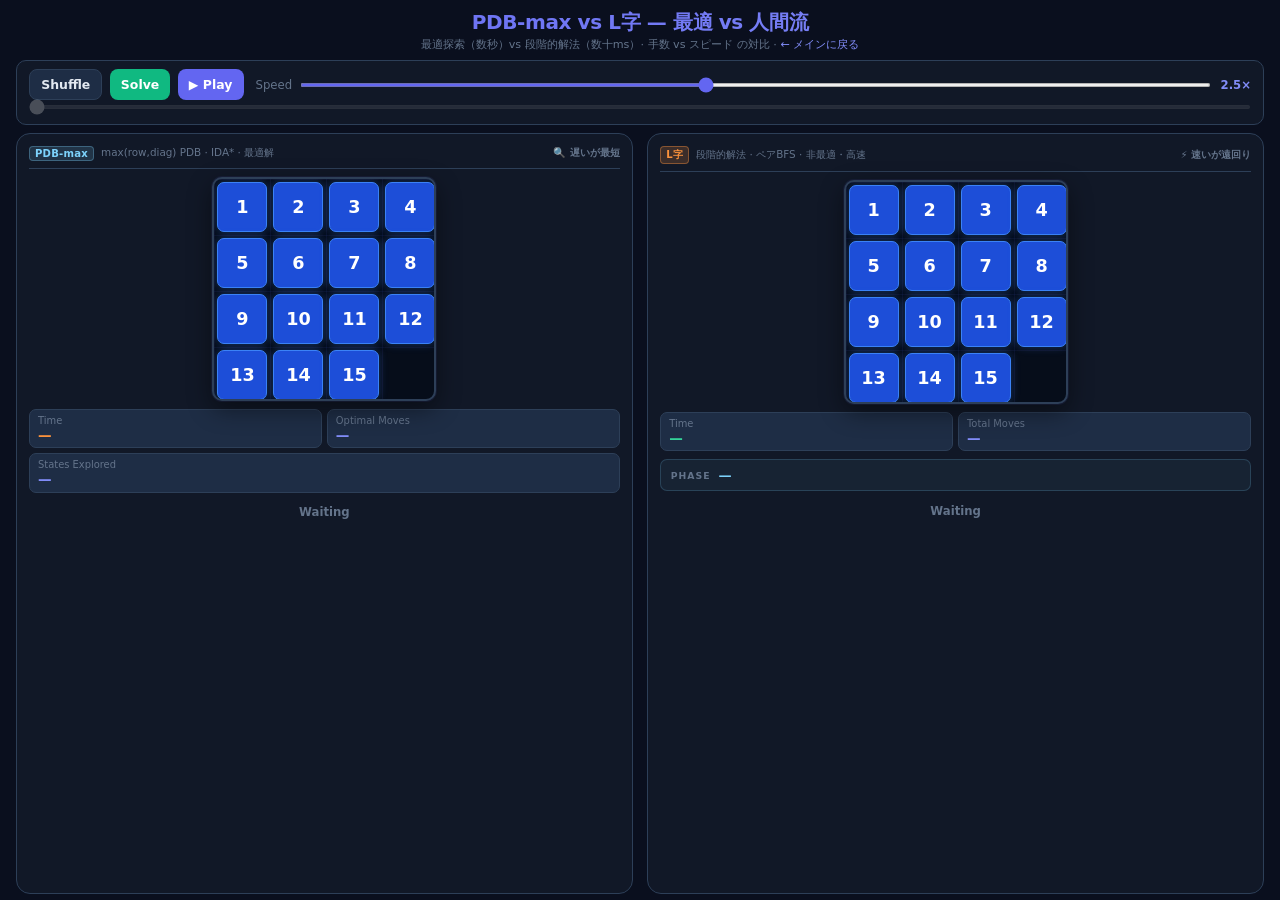
==== duel.html @ 6174558e "feat: add duel.html — PDB-max vs L字 side-by-side Solution Replay - duel.html: two-panel layout, shar" ====
<!DOCTYPE html>
<html lang="ja">
<head>
  <meta charset="UTF-8">
  <meta name="viewport" content="width=device-width, initial-scale=1.0">
  <title>PDB-max vs L字 — 最適 vs 人間流</title>
  <link rel="stylesheet" href="style.css">
  <link rel="stylesheet" href="duel.css">
</head>
<body>

<header>
  <h1>PDB-max vs L字 — 最適 vs 人間流</h1>
  <p class="subtitle">
    最適探索（数秒）vs 段階的解法（数十ms）&middot; 手数 vs スピード の対比
    &middot; <a href="index.html">← メインに戻る</a>
  </p>
</header>

<!-- ── Control bar ────────────────────────────────────────────────────────── -->
<div class="duel-bar">
  <div class="duel-bar-row">
    <div class="btn-row">
      <button id="btn-shuffle" class="btn secondary-btn">Shuffle</button>
      <button id="btn-solve"   class="btn accent-btn">Solve</button>
      <button id="btn-play"    class="btn primary-btn">&#9654; Play</button>
    </div>
    <div class="speed-row">
      <span class="speed-label-text">Speed</span>
      <input id="speed-slider" type="range" min="1" max="10" value="5">
      <span id="speed-display" class="speed-val">2.5&times;</span>
    </div>
  </div>
  <div class="duel-seek-row">
    <div class="seek-wrap">
      <input id="seek-slider" type="range" min="0" max="0" value="0" disabled>
      <div id="phase-markers" aria-hidden="true"></div>
    </div>
  </div>
  <div id="global-error" class="global-error hidden" role="alert">
    <span id="global-error-msg"></span>
    <button id="global-error-close" class="global-error-close" aria-label="Dismiss">&#215;</button>
  </div>
</div>

<!-- ── Dual panels ────────────────────────────────────────────────────────── -->
<div class="duel-panels">

  <!-- Left: PDB-max -->
  <section class="panel duel-panel" id="panel-pdb" aria-label="PDB-max">
    <div class="panel-header">
      <div class="panel-header-left">
        <span class="algo-badge b-pdb-max">PDB-max</span>
        <span class="algo-desc">max(row,diag) PDB &middot; IDA* &middot; 最適解</span>
      </div>
      <span class="duel-label-contrast">🔍 遅いが最短</span>
    </div>

    <div class="grid" id="grid-pdb">
      <div id="loading-pdb" class="loading-overlay hidden" aria-live="polite">
        <div class="spinner" aria-hidden="true"></div>
        <span>Solving&hellip;</span>
      </div>
    </div>

    <div class="panel-stats">
      <div class="stat">
        <div class="stat-name">Time</div>
        <div class="stat-val orange" id="pdb-time">—</div>
      </div>
      <div class="stat">
        <div class="stat-name">Optimal Moves</div>
        <div class="stat-val" id="pdb-moves">—</div>
      </div>
      <div class="stat stat-wide">
        <div class="stat-name">States Explored</div>
        <div class="stat-val" id="pdb-states">—</div>
      </div>
    </div>

    <div class="panel-status waiting" id="pdb-status">Waiting</div>
  </section>

  <!-- Right: L字 -->
  <section class="panel duel-panel" id="panel-staged" aria-label="L字段階解法">
    <div class="panel-header">
      <div class="panel-header-left">
        <span class="algo-badge duel-badge-staged">L字</span>
        <span class="algo-desc">段階的解法 &middot; ペアBFS &middot; 非最適・高速</span>
      </div>
      <span class="duel-label-contrast">⚡ 速いが遠回り</span>
    </div>

    <div class="grid" id="grid-staged">
      <div id="loading-staged" class="loading-overlay hidden" aria-live="polite">
        <div class="spinner" aria-hidden="true"></div>
        <span>Solving&hellip;</span>
      </div>
    </div>

    <div class="panel-stats">
      <div class="stat">
        <div class="stat-name">Time</div>
        <div class="stat-val green" id="staged-time">—</div>
      </div>
      <div class="stat">
        <div class="stat-name">Total Moves</div>
        <div class="stat-val" id="staged-moves">—</div>
      </div>
    </div>

    <div class="duel-phase-box" id="phase-box">
      <span class="duel-phase-label">Phase</span>
      <span class="duel-phase-name" id="phase-name">—</span>
    </div>

    <div class="panel-status waiting" id="staged-status">Waiting</div>
  </section>

</div>

<script src="duel.js"></script>
</body>
</html>
---- style.css ----
:root {
  --bg:            #0a0f1e;
  --surface:       #111827;
  --surface2:      #1e2d45;
  --border:        #2d3f58;
  --accent:        #6366f1;
  --accent-hi:     #818cf8;
  --astar-color:   #818cf8;
  --idastar-color: #34d399;
  --wda-color:     #fb923c;
  --wida-color:    #c084fc;
  --pdb-color:      #2dd4bf;
  --pdb-diag-color: #22d3ee;
  --pdb-max-color:  #7dd3fc;
  --correct:       #1d4ed8;
  --correct-hi:    #3b82f6;
  --success:       #10b981;
  --danger:        rgba(239,68,68,0.55);
  --danger-bg:     rgba(127,29,29,0.38);
  --danger-text:   #fca5a5;
  --text:          #e2e8f0;
  --text-muted:    #64748b;
  --tile-bg:       #1e3a5f;
  --tile-border:   #2d5280;
  --cell:          56px;
  --tile:          50px;
  --grid-size:     224px;
}

.hidden { display: none !important; }
*, *::before, *::after { box-sizing: border-box; margin: 0; padding: 0; }

html, body { height: 100%; overflow: hidden; }

body {
  background: var(--bg);
  color: var(--text);
  font-family: 'Segoe UI', system-ui, sans-serif;
  height: 100vh;
  display: flex;
  flex-direction: column;
  padding: 0.55rem 1rem 0.4rem;
  gap: 0.5rem;
}

/* ── Header ─────────────────────────────────────────────────────────────── */
header { text-align: center; flex-shrink: 0; }
h1 {
  font-size: 1.25rem;
  font-weight: 800;
  letter-spacing: -0.02em;
  background: linear-gradient(135deg, var(--accent), var(--accent-hi));
  -webkit-background-clip: text;
  -webkit-text-fill-color: transparent;
  background-clip: text;
}
.subtitle { color: var(--text-muted); font-size: 0.7rem; margin-top: 0.1rem; }
.subtitle a { color: var(--accent-hi); text-decoration: none; }

/* ── Body layout ─────────────────────────────────────────────────────────── */
.body-layout {
  display: flex;
  gap: 0.9rem;
  flex: 1;
  min-height: 0;
}

/* ── Controls sidebar ────────────────────────────────────────────────────── */
.controls {
  width: 320px;
  flex-shrink: 0;
  background: var(--surface);
  border: 1px solid var(--border);
  border-radius: 14px;
  padding: 0.75rem;
  display: flex;
  flex-direction: column;
  gap: 0.6rem;
  overflow-y: auto;
}

.controls-divider { border-top: 1px solid var(--border); }

/* ── Buttons ─────────────────────────────────────────────────────────────── */
.btn-row { display: flex; gap: 0.45rem; }
.btn {
  padding: 0.42rem 0.7rem;
  border: none; border-radius: 8px;
  font-size: 0.78rem; font-weight: 600; cursor: pointer;
  transition: opacity .15s, filter .15s; white-space: nowrap;
  font-family: inherit;
}
.btn:disabled { opacity: 0.35; cursor: not-allowed; }
.btn:active:not(:disabled) { filter: brightness(0.78); }
.primary-btn   { background: var(--accent);   color: #fff; flex: 1; }
.accent-btn    { background: var(--success);  color: #fff; flex: 1; }
.secondary-btn { background: var(--surface2); color: var(--text); flex: 1; border: 1px solid var(--border); }
.icon-btn      { background: var(--surface2); color: var(--text); border: 1px solid var(--border); padding: 0.42rem 0.6rem; font-size: 0.63rem; }
.mode-btn      { background: var(--surface2); color: var(--text-muted); border: 1px solid var(--border); flex: 1; font-size: 0.73rem; }
.mode-btn.active-mode { background: rgba(99,102,241,0.18); color: var(--accent-hi); border-color: rgba(99,102,241,0.5); }

/* ── Max time ────────────────────────────────────────────────────────────── */
.max-time-row {
  display: flex; align-items: center; gap: 0.5rem;
  font-size: 0.73rem; color: var(--text-muted);
}
.max-time-label { min-width: 56px; }
#max-time-input {
  width: 56px; background: var(--surface2); border: 1px solid var(--border);
  border-radius: 6px; color: var(--text); font-size: 0.86rem; font-weight: 700;
  text-align: center; padding: 0.22rem 0.3rem;
  -moz-appearance: textfield;
}
#max-time-input::-webkit-outer-spin-button,
#max-time-input::-webkit-inner-spin-button { -webkit-appearance: none; }
#max-time-input:focus { outline: none; border-color: var(--accent); }

/* ── Sliders ─────────────────────────────────────────────────────────────── */
#seek-slider  { width: 100%; accent-color: var(--accent); height: 4px; cursor: pointer; }
#speed-slider { flex: 1;     accent-color: var(--accent); height: 4px; cursor: pointer; }
#seek-slider:disabled { opacity: 0.3; cursor: not-allowed; }

.speed-row { display: flex; align-items: center; gap: 0.5rem; font-size: 0.73rem; color: var(--text-muted); }
.speed-label-text { min-width: 36px; }
.speed-val { min-width: 32px; text-align: right; font-weight: 700; color: var(--accent-hi); font-variant-numeric: tabular-nums; }

/* ── Global error ────────────────────────────────────────────────────────── */
.global-error {
  display: flex; align-items: flex-start; gap: 0.5rem;
  background: var(--danger-bg); border: 1px solid var(--danger);
  border-radius: 8px; padding: 0.5rem 0.7rem;
  font-size: 0.73rem; color: var(--danger-text); line-height: 1.5;
}
.global-error span { flex: 1; }
.global-error-close {
  flex-shrink: 0; background: none; border: none;
  color: var(--danger-text); font-size: 1rem; cursor: pointer; opacity: 0.7; padding: 0;
}

/* ── Comparison card list ────────────────────────────────────────────────── */
.comparison-card {
  background: var(--surface);
  border: 1px solid var(--border);
  border-radius: 10px;
  padding: 0.55rem 0.65rem;
  flex-shrink: 0;
}
.comparison-title {
  font-size: 0.63rem; font-weight: 700;
  letter-spacing: 1.5px; text-transform: uppercase;
  color: var(--text-muted); margin-bottom: 0.45rem;
}

/* Each row is a flex line: badge | status | states | time | replay */
.cmp-row {
  display: flex;
  align-items: center;
  gap: 4px;
  padding: 2px 2px;
}
.cmp-row:not(.cmp-header):hover { background: rgba(99,102,241,0.04); border-radius: 4px; }

.cmp-header {
  border-bottom: 1px solid var(--border);
  padding-bottom: 3px;
  margin-bottom: 2px;
}

/* Column widths — badge: enough for "PDB+IDA*" badge incl. padding */
.cmp-col-badge  { flex: 0 0 66px; }
.cmp-col-status { flex: 0 0 22px; display: flex; align-items: center; justify-content: center; }
.cmp-col-states { flex: 1; min-width: 56px; text-align: right; overflow: hidden; }
.cmp-col-time   { flex: 0 0 40px; text-align: right; }
.cmp-col-replay { flex: 0 0 20px; display: flex; align-items: center; justify-content: flex-end; }

/* Header label text */
.cmp-header > div {
  font-size: 0.57rem; font-weight: 600;
  letter-spacing: 0.5px; text-transform: uppercase;
  color: var(--text-muted);
}

/* tbl-val: used by JS on span elements — no td qualifier */
.tbl-val { font-weight: 700; white-space: nowrap; font-variant-numeric: tabular-nums; font-size: 0.68rem; }
.tbl-val.val-best { color: #34d399; }
.tbl-val.val-mid  { color: var(--accent-hi); }
.tbl-val.val-slow { color: #fb923c; }
.tbl-val.val-fail { color: #f87171; }

.algo-badge {
  display: inline-block; padding: 1px 5px; border-radius: 4px;
  font-weight: 800; font-size: 0.63rem; letter-spacing: 0.02em;
}
.b-a    { background: rgba(99,102,241,0.18);  color: var(--astar-color);   border: 1px solid rgba(99,102,241,0.35); }
.b-ida  { background: rgba(16,185,129,0.15);  color: var(--idastar-color); border: 1px solid rgba(16,185,129,0.3); }
.b-wda  { background: rgba(251,146,60,0.18);  color: var(--wda-color);     border: 1px solid rgba(251,146,60,0.35); }
.b-wida { background: rgba(192,132,252,0.18); color: var(--wida-color);    border: 1px solid rgba(192,132,252,0.35); }
.b-pdb      { background: rgba(45,212,191,0.15);  color: var(--pdb-color);      border: 1px solid rgba(45,212,191,0.3); }
.b-pdb-diag { background: rgba(34,211,238,0.15);  color: var(--pdb-diag-color); border: 1px solid rgba(34,211,238,0.3); }
.b-pdb-max  { background: rgba(125,211,252,0.15); color: var(--pdb-max-color);  border: 1px solid rgba(125,211,252,0.3); }

.status-pill {
  display: inline-flex; align-items: center;
  font-size: 0.63rem; padding: 1px 5px; border-radius: 20px;
}
.sp-ok   { background: rgba(16,185,129,0.12); color: #34d399; }
.sp-fail { background: rgba(239,68,68,0.12);  color: #f87171; }

/* Inline spinner for the comparison-table Status cell while an algo is running */
.tbl-spinner {
  display: inline-block;
  width: 9px; height: 9px;
  border: 1.5px solid rgba(99,102,241,0.2);
  border-top-color: var(--accent-hi);
  border-radius: 50%;
  animation: spin 0.75s linear infinite;
  vertical-align: middle;
}

.replay-btn {
  display: inline-flex; align-items: center; gap: 2px;
  background: transparent; border: 1px solid var(--border);
  color: var(--text-muted); font-size: 0.63rem;
  padding: 2px 5px; border-radius: 4px; cursor: pointer;
  font-family: inherit; transition: all .15s; white-space: nowrap;
}
.replay-btn:hover { border-color: var(--accent); color: var(--accent-hi); }

.tbl-note { margin-top: 5px; font-size: 0.6rem; color: var(--text-muted); }

/* ── API note ────────────────────────────────────────────────────────────── */
.api-note { font-size: 0.65rem; color: var(--text-muted); }
.api-note a { color: var(--accent-hi); text-decoration: none; }

/* ── Right column ────────────────────────────────────────────────────────── */
.right-col {
  display: flex;
  flex-direction: column;
  flex: 1;
  min-height: 0;
}

.panels-wrap {
  display: grid;
  grid-template-columns: 1fr 1fr;
  gap: 0.8rem;
  flex: 1;
  min-height: 0;
}

/* ── Panel ───────────────────────────────────────────────────────────────── */
.panel {
  background: var(--surface);
  border: 1px solid var(--border);
  border-radius: 14px;
  padding: 0.7rem 0.75rem 0.65rem;
  display: flex;
  flex-direction: column;
  gap: 0.5rem;
  min-height: 0;
}

.panel-header {
  display: flex; align-items: center; justify-content: space-between;
  padding-bottom: 0.45rem; border-bottom: 1px solid var(--border);
  flex-shrink: 0;
}
.panel-header-left { display: flex; align-items: center; gap: 0.45rem; }
.algo-desc { font-size: 0.65rem; color: var(--text-muted); }

select {
  background: var(--surface2); border: 1px solid var(--border);
  color: var(--text); font-size: 0.7rem; padding: 3px 6px;
  border-radius: 6px; cursor: pointer; outline: none; font-family: inherit;
}
select:focus { border-color: var(--accent); }

/* ── Grid ────────────────────────────────────────────────────────────────── */
.grid {
  position: relative;
  width: var(--grid-size);
  height: var(--grid-size);
  flex-shrink: 0;
  align-self: center;
  border-radius: 10px;
  border: 2px solid var(--border);
  background-color: #060d1a;
  background-image:
    linear-gradient(rgba(99,102,241,0.07) 1px, transparent 1px),
    linear-gradient(90deg, rgba(99,102,241,0.07) 1px, transparent 1px);
  background-size: var(--cell) var(--cell);
  box-shadow: 0 0 0 1px rgba(99,102,241,0.08), 0 8px 24px rgba(0,0,0,0.45);
  overflow: hidden;
}

/* ── Tiles ───────────────────────────────────────────────────────────────── */
.tile {
  position: absolute;
  width: var(--tile); height: var(--tile);
  background: var(--tile-bg);
  border: 1.5px solid var(--tile-border);
  border-radius: 7px;
  display: flex; align-items: center; justify-content: center;
  font-size: 1.1rem; font-weight: 800; color: #93c5fd;
  user-select: none;
  transition:
    left 0.22s cubic-bezier(0.4,0,0.2,1),
    top  0.22s cubic-bezier(0.4,0,0.2,1),
    background-color 0.25s, border-color 0.25s, color 0.25s, box-shadow 0.25s;
  z-index: 1;
}
.tile.correct {
  background: var(--correct); border-color: var(--correct-hi); color: #fff;
  box-shadow: 0 0 10px rgba(59,130,246,0.3);
}
@keyframes tile-moved {
  0%   { box-shadow: 0 0 0 0    rgba(99,102,241,0); }
  30%  { box-shadow: 0 0 18px 4px rgba(99,102,241,0.6); }
  100% { box-shadow: 0 0 0 0    rgba(99,102,241,0); }
}
.tile.moved { animation: tile-moved 0.4s ease forwards; }

/* ── Loading overlay ─────────────────────────────────────────────────────── */
.loading-overlay {
  position: absolute; inset: 0; z-index: 20;
  background: rgba(6,13,26,0.88);
  backdrop-filter: blur(5px);
  border-radius: 8px;
  display: flex; flex-direction: column;
  align-items: center; justify-content: center;
  gap: 0.8rem; color: var(--text-muted); font-size: 0.78rem;
}
@keyframes spin { to { transform: rotate(360deg); } }
.spinner {
  width: 36px; height: 36px;
  border: 3px solid rgba(99,102,241,0.18);
  border-top-color: var(--accent);
  border-radius: 50%;
  animation: spin 0.75s linear infinite;
}

/* ── Panel stats ─────────────────────────────────────────────────────────── */
.panel-stats {
  width: 100%;
  display: grid;
  grid-template-columns: 1fr 1fr;
  gap: 0.3rem;
  flex-shrink: 0;
}
.stat-wide { grid-column: 1 / -1; }
.stat {
  background: var(--surface2);
  border: 1px solid var(--border);
  border-radius: 7px;
  padding: 0.3rem 0.5rem;
}
.stat-name { font-size: 0.62rem; color: var(--text-muted); margin-bottom: 1px; }
.stat-val  { font-size: 0.85rem; font-weight: 700; color: var(--accent-hi); font-variant-numeric: tabular-nums; }
.stat-val.green  { color: #34d399; }
.stat-val.orange { color: #fb923c; }

/* ── h-compare bar ───────────────────────────────────────────────────────── */
.h-compare {
  display: flex;
  flex-direction: column;
  gap: 3px;
  padding: 0.3rem 0.55rem;
  background: rgba(16,185,129,0.06);
  border: 1px solid rgba(16,185,129,0.12);
  border-radius: 6px;
  flex-shrink: 0;
}
.h-row {
  display: flex;
  align-items: center;
  gap: 6px;
}
.h-label {
  min-width: 44px;
  white-space: nowrap;
  font-weight: 700;
  font-size: 0.6rem;
  text-align: right;
}
.mh-label  { color: var(--accent-hi); }
.wd-label  { color: #34d399; }
.pdb-label { color: var(--pdb-color); }
.h-bar-track {
  flex: 1;
  height: 5px;
  background: rgba(255,255,255,0.08);
  border-radius: 3px;
  overflow: hidden;
}
.h-bar {
  height: 100%;
  border-radius: 3px;
  transition: width 0.2s ease;
  min-width: 0;
}
.h-bar-mh  { background: var(--accent-hi); }
.h-bar-wd  { background: #34d399; }
.h-bar-pdb { background: var(--pdb-color); }
.h-note   { white-space: nowrap; color: var(--text-muted); font-size: 0.58rem; flex-shrink: 0; }

/* ── Panel status ────────────────────────────────────────────────────────── */
.panel-status {
  width: 100%; text-align: center;
  padding: 0.28rem 0.5rem; border-radius: 7px;
  font-size: 0.73rem; font-weight: 600;
  flex-shrink: 0;
}
.panel-status.waiting      { color: var(--text-muted); }
.panel-status.solved       { color: #34d399; background: rgba(16,185,129,0.1); border: 1px solid rgba(16,185,129,0.25); }
.panel-status.error-timeout{ color: #fb923c; background: rgba(251,146,60,0.12); border: 1px solid rgba(251,146,60,0.45); }
.panel-status.error-limit  { color: #f87171; background: var(--danger-bg); border: 1px solid var(--danger); font-size: 0.68rem; }
.panel-status.error        { color: #f87171; background: var(--danger-bg); border: 1px solid var(--danger); font-size: 0.68rem; }

/* ── Reduced motion ──────────────────────────────────────────────────────── */
@media (prefers-reduced-motion: reduce) {
  .tile { transition: none; }
  .tile.moved { animation: none; }
  .spinner { animation: none; }
}
---- duel.css ----
/* duel.css — duel.html 専用スタイル。style.css は変更しない。 */

/* ── Control bar ─────────────────────────────────────────────────────────── */
.duel-bar {
  display: flex;
  flex-direction: column;
  gap: 0.35rem;
  flex-shrink: 0;
  background: var(--surface);
  border: 1px solid var(--border);
  border-radius: 10px;
  padding: 0.5rem 0.75rem;
}

.duel-bar-row {
  display: flex;
  align-items: center;
  gap: 0.75rem;
}

.duel-bar-row .btn-row {
  flex-shrink: 0;
}

/* Speed row inline inside bar */
.duel-bar .speed-row {
  display: flex;
  align-items: center;
  gap: 0.5rem;
  flex: 1;
  font-size: 0.73rem;
  color: var(--text-muted);
}
.duel-bar .speed-label-text { min-width: 36px; }
.duel-bar .speed-val {
  min-width: 32px;
  text-align: right;
  font-weight: 700;
  color: var(--accent-hi);
  font-variant-numeric: tabular-nums;
}
#speed-slider {
  flex: 1;
  accent-color: var(--accent);
  height: 4px;
  cursor: pointer;
}

/* Seek row */
.duel-seek-row {
  display: flex;
  align-items: center;
  gap: 0.5rem;
}

.seek-wrap {
  position: relative;
  flex: 1;
  padding-bottom: 7px;
}
.seek-wrap input[type=range] {
  display: block;
  width: 100%;
  accent-color: var(--accent);
  height: 4px;
  cursor: pointer;
}
.seek-wrap input[type=range]:disabled {
  opacity: 0.3;
  cursor: not-allowed;
}

/* Phase markers on seek bar */
#phase-markers {
  position: absolute;
  bottom: 0;
  left: 0;
  right: 0;
  height: 7px;
  pointer-events: none;
}
.phase-marker {
  position: absolute;
  top: 0;
  width: 2px;
  height: 7px;
  background: rgba(125, 211, 252, 0.6);
  border-radius: 1px;
  transform: translateX(-50%);
}

/* ── Dual panel layout ────────────────────────────────────────────────────── */
.duel-panels {
  display: flex;
  gap: 0.9rem;
  flex: 1;
  min-height: 0;
}

.duel-panel {
  flex: 1;
  min-width: 0;
}

/* ── Panel header additions ──────────────────────────────────────────────── */
.duel-label-contrast {
  font-size: 0.63rem;
  color: var(--text-muted);
  font-weight: 600;
  white-space: nowrap;
}

/* ── L字 badge ───────────────────────────────────────────────────────────── */
.duel-badge-staged {
  background: rgba(251, 146, 60, 0.18);
  color: #fb923c;
  border: 1px solid rgba(251, 146, 60, 0.4);
}

/* ── Phase display (L字 panel) ───────────────────────────────────────────── */
.duel-phase-box {
  display: flex;
  align-items: center;
  gap: 0.5rem;
  background: rgba(125, 211, 252, 0.06);
  border: 1px solid rgba(125, 211, 252, 0.18);
  border-radius: 7px;
  padding: 0.3rem 0.6rem;
  flex-shrink: 0;
  min-height: 32px;
}
.duel-phase-label {
  font-size: 0.58rem;
  font-weight: 700;
  text-transform: uppercase;
  letter-spacing: 1px;
  color: var(--text-muted);
  white-space: nowrap;
}
.duel-phase-name {
  font-size: 0.82rem;
  font-weight: 700;
  color: var(--pdb-max-color);
}
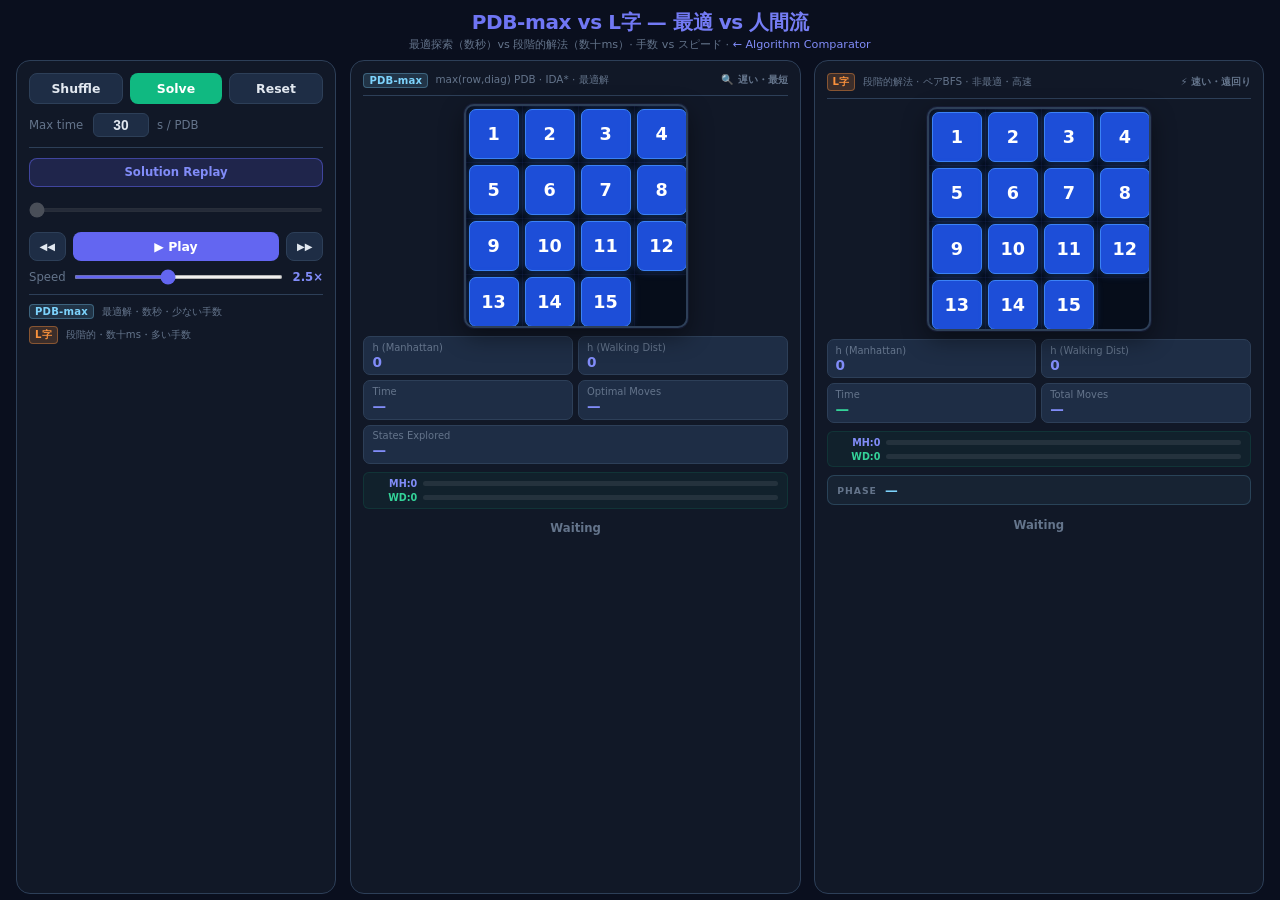
==== commit 602235b0: "fix: duel — left sidebar layout + h-bar on both panels - Match index.html sidebar structure: Shuffle" ====
--- a/duel.html
+++ b/duel.html
@@ -12,112 +12,164 @@
 <header>
   <h1>PDB-max vs L字 — 最適 vs 人間流</h1>
   <p class="subtitle">
-    最適探索（数秒）vs 段階的解法（数十ms）&middot; 手数 vs スピード の対比
-    &middot; <a href="index.html">← メインに戻る</a>
+    最適探索（数秒）vs 段階的解法（数十ms）&middot; 手数 vs スピード
+    &middot; <a href="index.html">← Algorithm Comparator</a>
   </p>
 </header>
 
-<!-- ── Control bar ────────────────────────────────────────────────────────── -->
-<div class="duel-bar">
-  <div class="duel-bar-row">
+<div class="body-layout">
+
+  <!-- ── Left sidebar (same structure as index.html) ──────────────────────── -->
+  <aside class="controls" aria-label="Control panel">
+
     <div class="btn-row">
       <button id="btn-shuffle" class="btn secondary-btn">Shuffle</button>
       <button id="btn-solve"   class="btn accent-btn">Solve</button>
-      <button id="btn-play"    class="btn primary-btn">&#9654; Play</button>
+      <button id="btn-reset"   class="btn secondary-btn">Reset</button>
     </div>
+
+    <div class="max-time-row">
+      <label for="max-time-input" class="max-time-label">Max time</label>
+      <input id="max-time-input" type="number" min="1" max="300" value="30" step="1">
+      <span>s / PDB</span>
+    </div>
+
+    <div class="controls-divider"></div>
+
+    <!-- Solution Replay only (no Explore mode in duel) -->
+    <div class="btn-row">
+      <button id="btn-mode-solution" class="btn mode-btn active-mode">Solution Replay</button>
+    </div>
+
+    <!-- Seek slider with phase markers for L字 -->
+    <div class="seek-wrap">
+      <input id="seek-slider" type="range" min="0" max="0" value="0" disabled>
+      <div id="phase-markers" aria-hidden="true"></div>
+    </div>
+
+    <div class="btn-row">
+      <button id="btn-prev" class="btn icon-btn" aria-label="Step back">&#9664;&#9664;</button>
+      <button id="btn-play" class="btn primary-btn">&#9654; Play</button>
+      <button id="btn-next" class="btn icon-btn" aria-label="Step forward">&#9654;&#9654;</button>
+    </div>
+
     <div class="speed-row">
       <span class="speed-label-text">Speed</span>
       <input id="speed-slider" type="range" min="1" max="10" value="5">
       <span id="speed-display" class="speed-val">2.5&times;</span>
     </div>
-  </div>
-  <div class="duel-seek-row">
-    <div class="seek-wrap">
-      <input id="seek-slider" type="range" min="0" max="0" value="0" disabled>
-      <div id="phase-markers" aria-hidden="true"></div>
-    </div>
-  </div>
-  <div id="global-error" class="global-error hidden" role="alert">
-    <span id="global-error-msg"></span>
-    <button id="global-error-close" class="global-error-close" aria-label="Dismiss">&#215;</button>
-  </div>
-</div>
 
-<!-- ── Dual panels ────────────────────────────────────────────────────────── -->
-<div class="duel-panels">
-
-  <!-- Left: PDB-max -->
-  <section class="panel duel-panel" id="panel-pdb" aria-label="PDB-max">
-    <div class="panel-header">
-      <div class="panel-header-left">
-        <span class="algo-badge b-pdb-max">PDB-max</span>
-        <span class="algo-desc">max(row,diag) PDB &middot; IDA* &middot; 最適解</span>
-      </div>
-      <span class="duel-label-contrast">🔍 遅いが最短</span>
+    <div id="global-error" class="global-error hidden" role="alert">
+      <span id="global-error-msg"></span>
+      <button id="global-error-close" class="global-error-close" aria-label="Dismiss">&#215;</button>
     </div>
 
-    <div class="grid" id="grid-pdb">
-      <div id="loading-pdb" class="loading-overlay hidden" aria-live="polite">
-        <div class="spinner" aria-hidden="true"></div>
-        <span>Solving&hellip;</span>
+    <div class="controls-divider"></div>
+
+    <!-- Legend -->
+    <div class="duel-legend">
+      <div class="duel-legend-row">
+        <span class="algo-badge b-pdb-max">PDB-max</span>
+        <span class="duel-legend-desc">最適解・数秒・少ない手数</span>
+      </div>
+      <div class="duel-legend-row">
+        <span class="algo-badge duel-badge-staged">L字</span>
+        <span class="duel-legend-desc">段階的・数十ms・多い手数</span>
       </div>
     </div>
 
-    <div class="panel-stats">
-      <div class="stat">
-        <div class="stat-name">Time</div>
-        <div class="stat-val orange" id="pdb-time">—</div>
-      </div>
-      <div class="stat">
-        <div class="stat-name">Optimal Moves</div>
-        <div class="stat-val" id="pdb-moves">—</div>
-      </div>
-      <div class="stat stat-wide">
-        <div class="stat-name">States Explored</div>
-        <div class="stat-val" id="pdb-states">—</div>
-      </div>
-    </div>
+  </aside>
 
-    <div class="panel-status waiting" id="pdb-status">Waiting</div>
-  </section>
+  <!-- ── Right: dual panels ─────────────────────────────────────────────────── -->
+  <div class="right-col">
+    <div class="panels-wrap">
 
-  <!-- Right: L字 -->
-  <section class="panel duel-panel" id="panel-staged" aria-label="L字段階解法">
-    <div class="panel-header">
-      <div class="panel-header-left">
-        <span class="algo-badge duel-badge-staged">L字</span>
-        <span class="algo-desc">段階的解法 &middot; ペアBFS &middot; 非最適・高速</span>
-      </div>
-      <span class="duel-label-contrast">⚡ 速いが遠回り</span>
-    </div>
+      <!-- PDB-max panel -->
+      <section class="panel" id="panel-pdb" aria-label="PDB-max">
+        <div class="panel-header">
+          <div class="panel-header-left">
+            <span class="algo-badge b-pdb-max">PDB-max</span>
+            <span class="algo-desc">max(row,diag) PDB &middot; IDA* &middot; 最適解</span>
+          </div>
+          <span class="duel-label-contrast">🔍 遅い・最短</span>
+        </div>
 
-    <div class="grid" id="grid-staged">
-      <div id="loading-staged" class="loading-overlay hidden" aria-live="polite">
-        <div class="spinner" aria-hidden="true"></div>
-        <span>Solving&hellip;</span>
-      </div>
-    </div>
+        <div class="grid" id="grid-pdb">
+          <div id="loading-pdb" class="loading-overlay hidden" aria-live="polite">
+            <div class="spinner" aria-hidden="true"></div>
+            <span>Solving&hellip;</span>
+          </div>
+        </div>
 
-    <div class="panel-stats">
-      <div class="stat">
-        <div class="stat-name">Time</div>
-        <div class="stat-val green" id="staged-time">—</div>
-      </div>
-      <div class="stat">
-        <div class="stat-name">Total Moves</div>
-        <div class="stat-val" id="staged-moves">—</div>
-      </div>
-    </div>
+        <div class="panel-stats">
+          <div class="stat"><div class="stat-name">h (Manhattan)</div><div class="stat-val" id="pdb-hmh">0</div></div>
+          <div class="stat"><div class="stat-name">h (Walking Dist)</div><div class="stat-val" id="pdb-hwd">0</div></div>
+          <div class="stat"><div class="stat-name">Time</div><div class="stat-val" id="pdb-time">—</div></div>
+          <div class="stat"><div class="stat-name">Optimal Moves</div><div class="stat-val" id="pdb-moves">—</div></div>
+          <div class="stat stat-wide"><div class="stat-name">States Explored</div><div class="stat-val" id="pdb-states">—</div></div>
+        </div>
 
-    <div class="duel-phase-box" id="phase-box">
-      <span class="duel-phase-label">Phase</span>
-      <span class="duel-phase-name" id="phase-name">—</span>
-    </div>
+        <div class="h-compare" id="pdb-hcompare">
+          <div class="h-row">
+            <span class="h-label mh-label" id="pdb-mhlabel">MH:0</span>
+            <div class="h-bar-track"><div class="h-bar h-bar-mh" id="pdb-mhbar" style="width:0%"></div></div>
+          </div>
+          <div class="h-row">
+            <span class="h-label wd-label" id="pdb-wdlabel">WD:0</span>
+            <div class="h-bar-track"><div class="h-bar h-bar-wd" id="pdb-wdbar" style="width:0%"></div></div>
+          </div>
+        </div>
 
-    <div class="panel-status waiting" id="staged-status">Waiting</div>
-  </section>
+        <div class="panel-status waiting" id="pdb-status">Waiting</div>
+      </section>
 
-</div>
+      <!-- L字 panel -->
+      <section class="panel" id="panel-staged" aria-label="L字段階解法">
+        <div class="panel-header">
+          <div class="panel-header-left">
+            <span class="algo-badge duel-badge-staged">L字</span>
+            <span class="algo-desc">段階的解法 &middot; ペアBFS &middot; 非最適・高速</span>
+          </div>
+          <span class="duel-label-contrast">⚡ 速い・遠回り</span>
+        </div>
+
+        <div class="grid" id="grid-staged">
+          <div id="loading-staged" class="loading-overlay hidden" aria-live="polite">
+            <div class="spinner" aria-hidden="true"></div>
+            <span>Solving&hellip;</span>
+          </div>
+        </div>
+
+        <div class="panel-stats">
+          <div class="stat"><div class="stat-name">h (Manhattan)</div><div class="stat-val" id="staged-hmh">0</div></div>
+          <div class="stat"><div class="stat-name">h (Walking Dist)</div><div class="stat-val" id="staged-hwd">0</div></div>
+          <div class="stat"><div class="stat-name">Time</div><div class="stat-val green" id="staged-time">—</div></div>
+          <div class="stat"><div class="stat-name">Total Moves</div><div class="stat-val" id="staged-moves">—</div></div>
+        </div>
+
+        <div class="h-compare" id="staged-hcompare">
+          <div class="h-row">
+            <span class="h-label mh-label" id="staged-mhlabel">MH:0</span>
+            <div class="h-bar-track"><div class="h-bar h-bar-mh" id="staged-mhbar" style="width:0%"></div></div>
+          </div>
+          <div class="h-row">
+            <span class="h-label wd-label" id="staged-wdlabel">WD:0</span>
+            <div class="h-bar-track"><div class="h-bar h-bar-wd" id="staged-wdbar" style="width:0%"></div></div>
+          </div>
+        </div>
+
+        <div class="duel-phase-box" id="phase-box">
+          <span class="duel-phase-label">Phase</span>
+          <span class="duel-phase-name" id="phase-name">—</span>
+        </div>
+
+        <div class="panel-status waiting" id="staged-status">Waiting</div>
+      </section>
+
+    </div><!-- panels-wrap -->
+  </div><!-- right-col -->
+
+</div><!-- body-layout -->
 
 <script src="duel.js"></script>
 </body>
--- a/duel.css
+++ b/duel.css
@@ -1,76 +1,12 @@
 /* duel.css — duel.html 専用スタイル。style.css は変更しない。 */
 
-/* ── Control bar ─────────────────────────────────────────────────────────── */
-.duel-bar {
-  display: flex;
-  flex-direction: column;
-  gap: 0.35rem;
-  flex-shrink: 0;
-  background: var(--surface);
-  border: 1px solid var(--border);
-  border-radius: 10px;
-  padding: 0.5rem 0.75rem;
+/* ── Seek slider wrapper (phase markers overlay) ─────────────────────────── */
+/* style.css の #seek-slider { width:100% } はそのまま有効。wrapper で位置制御 */
+.seek-wrap {
+  position: relative;
+  padding-bottom: 7px;
 }
 
-.duel-bar-row {
-  display: flex;
-  align-items: center;
-  gap: 0.75rem;
-}
-
-.duel-bar-row .btn-row {
-  flex-shrink: 0;
-}
-
-/* Speed row inline inside bar */
-.duel-bar .speed-row {
-  display: flex;
-  align-items: center;
-  gap: 0.5rem;
-  flex: 1;
-  font-size: 0.73rem;
-  color: var(--text-muted);
-}
-.duel-bar .speed-label-text { min-width: 36px; }
-.duel-bar .speed-val {
-  min-width: 32px;
-  text-align: right;
-  font-weight: 700;
-  color: var(--accent-hi);
-  font-variant-numeric: tabular-nums;
-}
-#speed-slider {
-  flex: 1;
-  accent-color: var(--accent);
-  height: 4px;
-  cursor: pointer;
-}
-
-/* Seek row */
-.duel-seek-row {
-  display: flex;
-  align-items: center;
-  gap: 0.5rem;
-}
-
-.seek-wrap {
-  position: relative;
-  flex: 1;
-  padding-bottom: 7px;
-}
-.seek-wrap input[type=range] {
-  display: block;
-  width: 100%;
-  accent-color: var(--accent);
-  height: 4px;
-  cursor: pointer;
-}
-.seek-wrap input[type=range]:disabled {
-  opacity: 0.3;
-  cursor: not-allowed;
-}
-
-/* Phase markers on seek bar */
 #phase-markers {
   position: absolute;
   bottom: 0;
@@ -84,30 +20,9 @@
   top: 0;
   width: 2px;
   height: 7px;
-  background: rgba(125, 211, 252, 0.6);
+  background: rgba(125, 211, 252, 0.65);
   border-radius: 1px;
   transform: translateX(-50%);
-}
-
-/* ── Dual panel layout ────────────────────────────────────────────────────── */
-.duel-panels {
-  display: flex;
-  gap: 0.9rem;
-  flex: 1;
-  min-height: 0;
-}
-
-.duel-panel {
-  flex: 1;
-  min-width: 0;
-}
-
-/* ── Panel header additions ──────────────────────────────────────────────── */
-.duel-label-contrast {
-  font-size: 0.63rem;
-  color: var(--text-muted);
-  font-weight: 600;
-  white-space: nowrap;
 }
 
 /* ── L字 badge ───────────────────────────────────────────────────────────── */
@@ -115,6 +30,14 @@
   background: rgba(251, 146, 60, 0.18);
   color: #fb923c;
   border: 1px solid rgba(251, 146, 60, 0.4);
+}
+
+/* ── Panel header label ──────────────────────────────────────────────────── */
+.duel-label-contrast {
+  font-size: 0.63rem;
+  color: var(--text-muted);
+  font-weight: 600;
+  white-space: nowrap;
 }
 
 /* ── Phase display (L字 panel) ───────────────────────────────────────────── */
@@ -125,9 +48,9 @@
   background: rgba(125, 211, 252, 0.06);
   border: 1px solid rgba(125, 211, 252, 0.18);
   border-radius: 7px;
-  padding: 0.3rem 0.6rem;
+  padding: 0.28rem 0.6rem;
   flex-shrink: 0;
-  min-height: 32px;
+  min-height: 30px;
 }
 .duel-phase-label {
   font-size: 0.58rem;
@@ -138,7 +61,23 @@
   white-space: nowrap;
 }
 .duel-phase-name {
-  font-size: 0.82rem;
+  font-size: 0.8rem;
   font-weight: 700;
   color: var(--pdb-max-color);
 }
+
+/* ── Sidebar legend ──────────────────────────────────────────────────────── */
+.duel-legend {
+  display: flex;
+  flex-direction: column;
+  gap: 0.4rem;
+}
+.duel-legend-row {
+  display: flex;
+  align-items: center;
+  gap: 0.5rem;
+}
+.duel-legend-desc {
+  font-size: 0.63rem;
+  color: var(--text-muted);
+}
